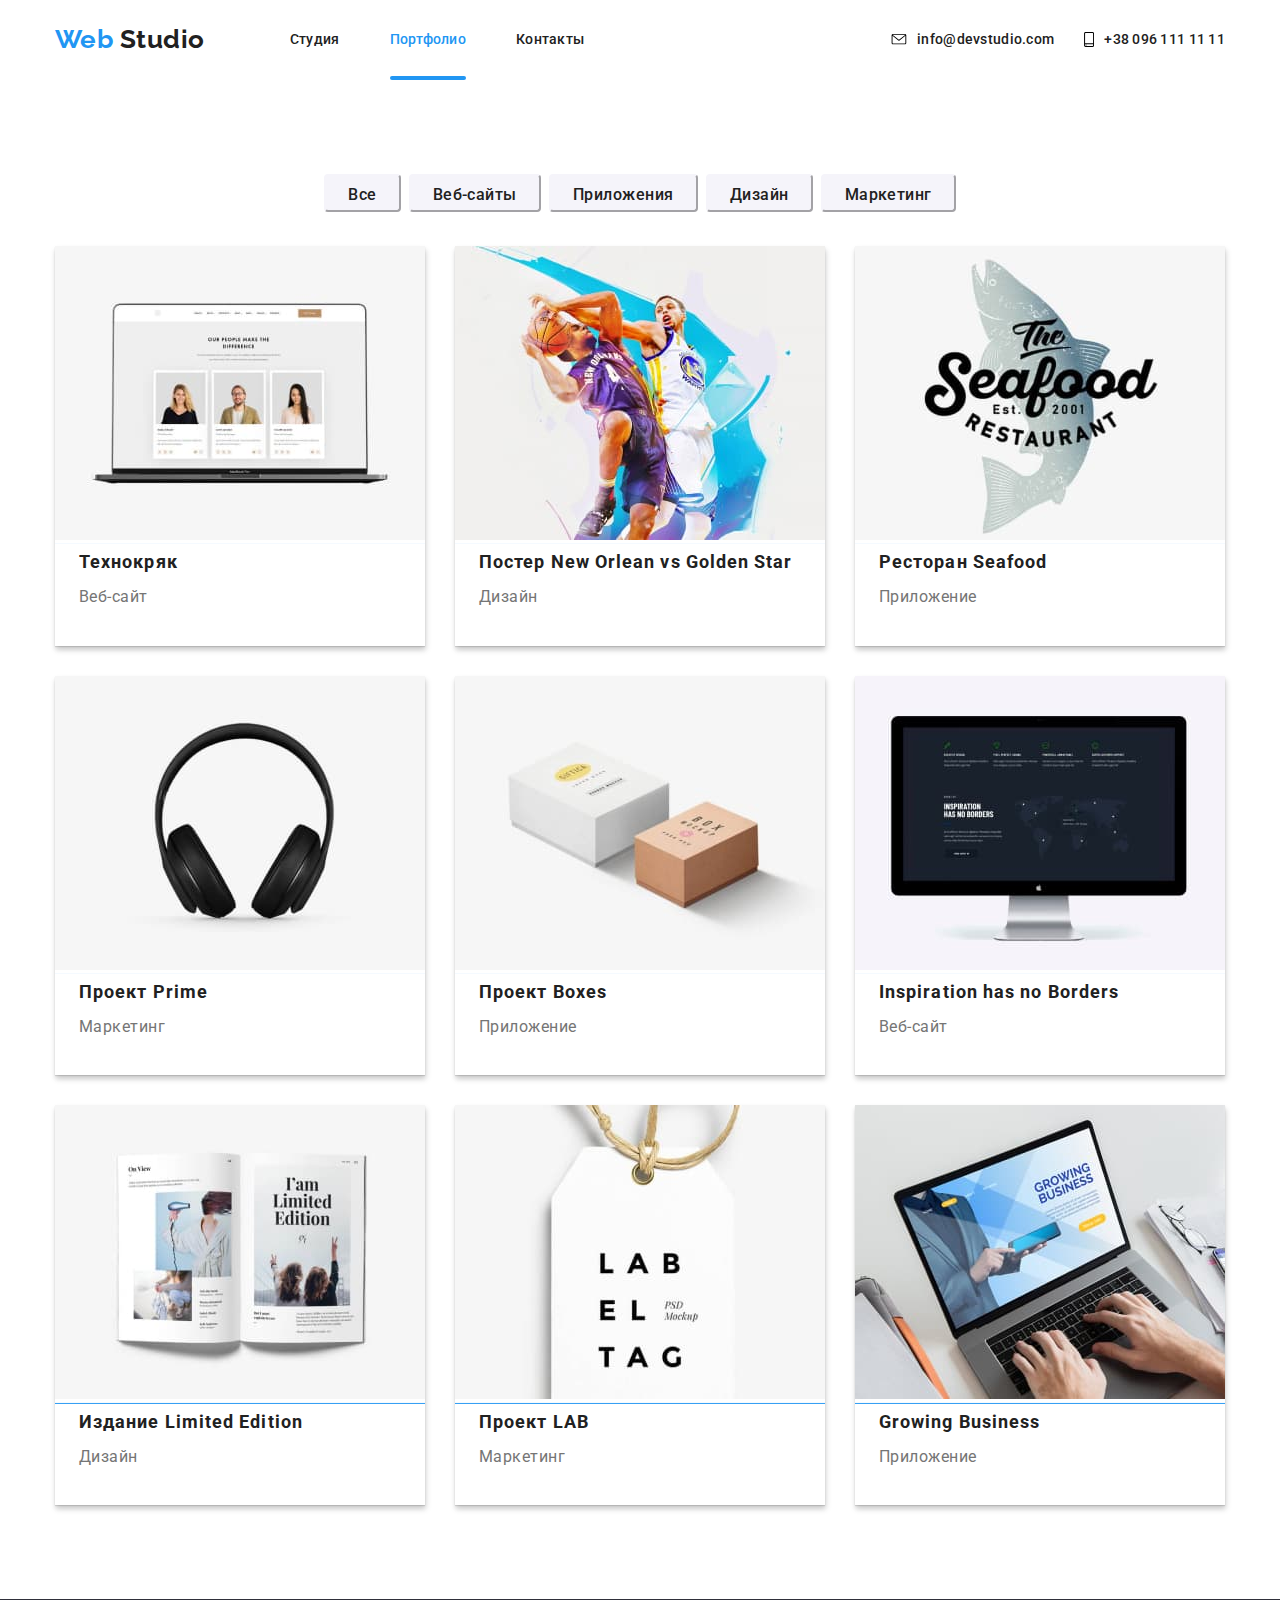
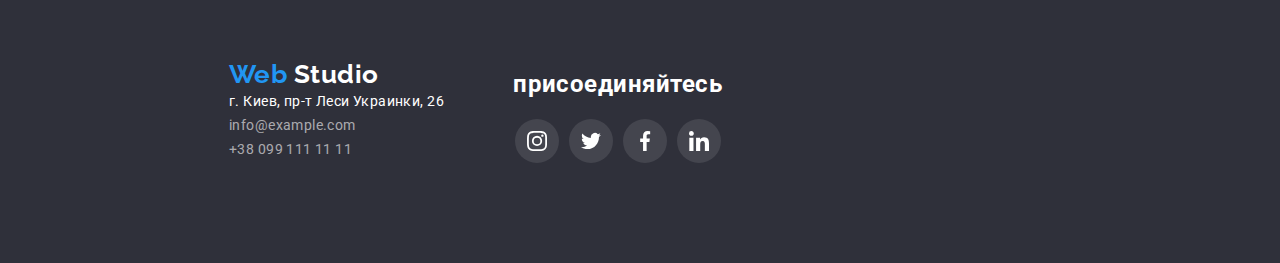
==== portfolio.html @ 89dca211 "добавляет материалы 5 дз" ====
<!DOCTYPE html>
<html lang="en">
<head>
    <meta charset="UTF-8">
    <meta name="viewport" content="width=device-width, initial-scale=1.0">
    <title>Document</title>
    <link href="https://fonts.googleapis.com/css2?family=Raleway:wght@700&family=Roboto:wght@400;500;700;900&display=swap" rel="stylesheet">
    <link rel="stylesheet" href="https://cdnjs.cloudflare.com/ajax/libs/modern-normalize/0.6.0/modern-normalize.min.css">
    <link rel="stylesheet" href="./css/styles.css">
</head>
<body>
    <header>
       <div  class="conainer main-nav">
        <nav class="header-nav">
          <a href="#" class="logo" >
              <span class="accent">Web</span> Studio
          </a>
          <ul class="site-nav list">
             <li class="item"><a href="./index.html" class="link">Студия</a></li>
             <li class="item"><a href="./portfolio.html" class="link current">Портфолио</a></li>
             <li class="item"><a href="#" class="link">Контакты</a></li>
          </ul>
        </nav>
         <address class="header-address">
          <ul class="contacts-nav list">
             <li class="item"><a href="mailto:info@devstudio.com" class="link header-mail">
              <svg class="contacts-nav-icon" width="16px" height="11px">
                <use href="./images/sprite.svg#icon-envelope" ></use>
              </svg> 
              info@devstudio.com </a></li>
             <li class="item"><a href="tel:+380961111111" class="link  header-tel">
              <svg class="contacts-nav-icon" width="10px" height="15px">
                <use href="./images/sprite.svg#icon-smartphone" ></use>
              </svg> 
              +38 096 111 11 11</a></li>
          </ul>
        </address>
        
      </div>
      </header>
     <main>
      <!-- <h1>Portfolio</h1> -->
      <section class="section button-list">  
        <div class="conainer ">
        <ul class="filter-button list">
            <li class="item"><button type="button" class="button">Все</button></li>
            <li class="item"><button type="button" class="button">Веб-сайты</button></li>
            <li class="item"><button type="button" class="button">Приложения</button></li>
            <li class="item"><button type="button" class="button">Дизайн</button></li>
            <li class="item"><button type="button" class="button">Маркетинг</button></li>
        </ul>
       </div>
      </section>

      <section class="section gallery-content">
        <div class="conainer">
       <ul class="gallery list">
           <li class="item card">
             <a href="#" class="product-card-link">
             <div class="product-card">
              <img src="./images/img-kryack.jpg" alt="Техно кряк" class="product-card-img">
              <p class="section-paragraph">Технокряк это современная площадка распространения коронавируса.
                Компании используют эту платформу для цифрового шпионажа и атак на защищённые сервера конкурентов. </p>
             </div>
              <h2 class="section-name">Технокряк</h2>
              <p class="section-customer">Веб-сайт</p>
             </a> 
           </li>
           <li class="item card">
             <a href="#" class="product-card-link">
               <div class="product-card">
               <img src="./images/img-poster.jpg" alt="Постер New Orlean vs Golden Star">
               <p class="section-paragraph">Технокряк это современная площадка распространения коронавируса.
                Компании используют эту платформу для цифрового шпионажа и атак на защищённые сервера конкурентов. </p>
               </div>
               <h2 class="section-name">Постер New Orlean vs Golden Star</h2>
               <p class="section-customer">Дизайн</p>
              </a>
           </li>
           <li class="item card">
             <a href="#" class="product-card-link">
               <div class="product-card">
               <img src="./images/img-restaurant.jpg" alt="Ресторан Seafood">
               <p class="section-paragraph">Технокряк это современная площадка распространения коронавируса. 
                Компании используют эту платформу для цифрового шпионажа и атак на защищённые сервера конкурентов. </p>
               </div>
               <h2 class="section-name">Ресторан Seafood</h2>
               <p class="section-customer">Приложение</p>
             </a>
           </li>
           <li class="item card">
             <a href="#" class="product-card-link">
               <div class="product-card">
               <img src="./images/img-prime.jpg" alt="Наушники">
               <p class="section-paragraph">Технокряк это современная площадка распространения коронавируса.
                Компании используют эту платформу для цифрового шпионажа и атак на защищённые сервера конкурентов. </p>
               </div>
               <h2 class="section-name">Проект Prime</h2>
               <p class="section-customer">Маркетинг</p>
             </a>
            </li>
            <li class="item card" >
              <a href="#" class="product-card-link">
               <div class="product-card">
                <img src="./images/img-boxes.jpg" alt="Проект Boxes">
                <p class="section-paragraph">Технокряк это современная площадка распространения коронавируса. 
                  Компании используют эту платформу для цифрового шпионажа и атак на защищённые сервера конкурентов. </p>
               </div>
                <h2 class="section-name">Проект Boxes</h2>
                <p class="section-customer">Приложение</p>
              </a>
            </li>
            <li class="item card">
              <a href="#" class="product-card-link"> 
                <div class="product-card">
                <img src="./images/img-insp.jpg" alt="Монитор">
                <p class="section-paragraph">Технокряк это современная площадка распространения коронавируса.
                  Компании используют эту платформу для цифрового шпионажа и атак на защищённые сервера конкурентов. </p>
              </div>
                <h2 class="section-name">Inspiration has no Borders </h2>
                <p class="section-customer">Веб-сайт </p>
              </a>
           </li>
           <li class="item card">
              <a href="#" class="product-card-link">
                <div  class="product-card">
                <img src="./images/img-limited.jpg" alt="Издание Limited Edition">
                <p class="section-paragraph">Технокряк это современная площадка распространения коронавируса.
                  Компании используют эту платформу для цифрового шпионажа и атак на защищённые сервера конкурентов. </p>
                </div>
                <h2 class="section-name">Издание Limited Edition</h2>
                <p class="section-customer">Дизайн</p>
              </a>
           </li>
           <li class="item card">
              <a href="#" class="product-card-link">
                <div class="product-card">
                <img src="./images/img-lab.jpg" alt="Проект LAB">
                <p class="section-paragraph">Технокряк это современная площадка распространения коронавируса.
                  Компании используют эту платформу для цифрового шпионажа и атак на защищённые сервера конкурентов. </p>
                </div>
                <h2 class="section-name">Проект LAB</h2>
                <p class="section-customer">Маркетинг</p>
              </a>
            </li>
           <li class="item card">
              <a href="#" class="product-card-link">
                <div  class="product-card">
                <img src="./images/img-business.jpg" alt="Ноутбук">
                <p class="section-paragraph">Технокряк это современная площадка распространения коронавируса.
                  Компании используют эту платформу для цифрового шпионажа и атак на защищённые сервера конкурентов. </p>
                </div>
                <h2 class="section-name">Growing Business</h2>
                <p class="section-customer">Приложение</p>
              </a>
            </li>
           
       </ul>
       </div>
      </section>
     </main>

      <footer>
        <div class="conainer footer-content">
          <div class="footer-address">
        <a href="#" class="logo" >
            <span class="accent">Web</span> <span class="logo-footer">Studio</span>
        </a>
       
        <address>
        <ul class="list">
            <li class="address">г. Киев, пр-т Леси Украинки, 26 </li>
            <li><a href="mailto:info@example.com" class="footer-contacts">info@example.com</a> </li>
            <li><a href="tel:+380991111111" class="footer-contacts">+38 099 111 11 11</a> </li>
        </ul>
       </address>
        </div>
        <div class="footer-links">
       <section>
        <h2 class="list title-footer">присоединяйтесь</h2>
        <ul class="list footer-icon">
          <li class="footer-icons-link"><a href="#" class="footer-icon-link">
          <svg class="footer-ikon-img" width="20px" height="20px">
          <use href="./images/sprite.svg#icon-instagram" ></use>
          </svg>  
          </a></li>
          <li class="footer-icons-link"><a href="#" class="footer-icon-link">
            <svg class="footer-ikon-img" width="20px" height="20px">
            <use href="./images/sprite.svg#icon-twitter" ></use>
            </svg>  
          </a></li>
          <li class="footer-icons-link"><a href="#" class="footer-icon-link">
            <svg class="footer-ikon-img" width="20px" height="20px">
              <use href="./images/sprite.svg#icon-facebook" ></use>
              </svg>  
          </a></li>
          <li class="footer-icons-link"><a href="#" class="footer-icon-link">
            <svg class="footer-ikon-img" width="20px" height="20px">
            <use href="./images/sprite.svg#icon-linkedin" ></use>
            </svg>  
          </a></li>
        </ul>
        </section>
        </div>
      </div>
    </footer>
    
</body>
</html>
---- css/styles.css ----
/* color основной  #212121 */
/* color дополнительный #757575 */
/* color белый #FFFFFF */
/* color акцент #2196F3 */
/* color фона #FFFFFF */
/* color фона вторичный #F5F4FA */
/* color фона футер #2F303A */
:root{
--primary-text-color: #212121;
--secondary-text-color:#757575;
--primary-background-color:#FFFFFF;
--secondary-background-color:#F5F4FA;
--footer-background-color:#2F303A;
--accent-color:#2196F3;
--accent-color-hover:#188CE8;
--accent-color-white:#FFFFFF;
--customers-logo: #AFB1B8;
--timing-function: cubic-bezier(0.4, 0, 0.2, 1);


}
body{ 
background-color:#FFFFFF;
color: var(--primary-text-color);
margin: 0;
font-family: Roboto, sans-serif;
letter-spacing: 0.03em;
}
.list{
  padding: 0px;
  margin: 0px;
  list-style: none;
}

a{
  text-decoration: none;
}


.conainer{
  width: 1200px;
  margin-left: auto;
  margin-right: auto;
  padding-left: 15px;
  padding-right: 15px;
}

.main-nav{
  display: flex;
  align-items: center;
}

.header-nav{
  display: flex;
  align-items: center;
}

/* logo */
.logo{
 color: var(--primary-text-color);
 font-family: Raleway, sans-serif;
 font-weight: 700;
 font-size: 26px;
 line-height: 1.2;
}

.logo .accent{
 color: var(--accent-color);
}


/* hero */
.button-hero{
display: inline-block;
border-radius: 4px;
min-width: 200px;
height: 50px;
background-color: var(--accent-color);
color: var(--accent-color-white);
border-color: var(--accent-color);
font-weight: 700;
font-size: 16px;
line-height: 1.8;
align-items: center;
text-align: center;
border-radius: 4px;
letter-spacing: 0.06em;
margin-right: auto;
margin-left: auto;
margin-top: 30px;
transition: background-color 250ms var(--timing-function);
}

.button-hero:hover{
  background-color: var(--accent-color-hover);
}

.title-hero-wrapper{
  display: flex;
  justify-content: center;
  align-items: center;
  padding-top: 200px;
  
}

.title-hero{
 font-weight: 900;
 font-size: 44px;
 line-height: 1.36;
 text-align: center;
 letter-spacing: 0.06em;
 text-transform: uppercase;
 color: #FFFFFF; 
 margin-left: auto;
 margin-right: auto;
}

.overlay{
  max-width: 1600px;
  height: 600px;
  margin-left: auto;
  margin-right: auto;
  background-image: linear-gradient(
    to right,
    rgba(47, 48, 58, 0.8),
    rgba(47, 48, 58, 0.8)),
   url(../images/hero-img.jpg);
  background-size: cover;
  background-repeat: no-repeat;
  background-position: center;
  background-color: var(--secondary-text-color);
  padding-top: 0px;
  text-align: center;
  padding-bottom: 200px;
}

/* nav */
.site-nav .link,
.contacts-nav .link{
 display: block;
 padding-top: 32px;
 padding-bottom: 32px;
 color:var(--primary-text-color);
 font-weight: 500;
 font-size: 14px;
 line-height: 1.14;
 letter-spacing: 0.02em;
 transition: color 250ms var(--timing-function);
}

.site-nav .link:hover, 
.site-nav .link:focus,
.contacts-nav .link:focus,
.contacts-nav .link:hover
{
color:var(--accent-color);
}

.site-nav{
 display: flex;
 margin-left: 85px;
}

.site-nav .item{
  position: relative;
}

.site-nav .current{
  color: var(--accent-color);
}

.site-nav .item:not(:last-child) {
 margin-right: 50px;
}

.current::after{
content: '';
position: absolute;
bottom: 0;
left: 0;
height: 4px;
border-radius: 2px;
width: 100%;
background-color: var(--accent-color);
}

.contacts-nav{
  display: flex;
}

.contacts-nav .item{
font-style: normal;
font-weight: 500;
font-size: 14px;
line-height: 1.14;
letter-spacing: 0.02em;

color:var(--secondary-text-color);
}

.contacts-nav .item:not(:last-child){
  margin-right: 30px;
}

.header-address{
  margin-left: auto;
}

.contacts-nav-icon{
  margin-right: 10px;
}

.contacts-nav .header-mail{
  display: flex;
  justify-content: center;
  align-items: center;
}

.contacts-nav .header-tel{
  display: flex;
  justify-content: center;
  align-items: center;
  
}

.header-mail:hover,
.header-mail:focus,
.header-tel:hover,
.header-tel:focus{
  fill: var(--accent-color);
}

/* section*/
.section-paragraph,
.section-profession,
.section-customer{
 color:var(--secondary-text-color);
}

.qualities{
  display: flex;
  
}

.qualities-name{
  width: 270px;
  text-align: left;
  margin-bottom: 10px;
  margin-top: 30px;

  color: var(--primary-text-color);
  font-weight: 700;
  font-size: 14px;
  left: 1.14;
  text-transform: uppercase;
}

.paragraph{
  width: 270px;
  text-align: left;
  color: var(--secondary-text-color);
  font-weight: 400;
  font-size: 14px;
  line-height: 1.7;
  margin-top: 0px;
  margin-bottom: 0px;
  }

.advantage-img-background{
  display: flex;
  justify-content: center;
  align-items: center;
  background-color: var(--secondary-background-color);
  height: 120px;
  
}

.advantage{
  width: calc((100%-30px*3)/4);
  margin-right: 30px;
  margin-left: 0px;
  justify-content: center;
  align-items: center;
}

.services{
  display: flex;
  justify-content: center;
  align-items: center;
}

.services-img{
  position: relative;
}

.services-image{
  display: block;
}

.section-services{
  color: var(--accent-color-white); 
  font-weight: 700;
  font-size: 14px;
  line-height: 1.14;
  text-align: center;
  text-transform: uppercase;
  position: absolute;
  bottom: 0;
  left: 50%;
  transform: translate(-50%, 0%);
  height: 70px;
  width: 370px;
  padding-top: 27px;
  padding-bottom: 27px;
  }

 .services-img::before{
  display: inline-block;
  position: absolute;
  content: '';
  width: 100%;
  height: 70px;
  background-color:rgba(47, 48, 58, 0.8); 
  bottom: 0;
  left: 50%;
  transform: translate(-50%, 0%);
  
 }


.services .item:not(:last-child){
margin-right: 30px;
}



.section{
  text-align: center;
  padding-top: 94px;
  padding-bottom: 94px;
}

.section-customer{
font-weight: 400;
font-size: 16px;
line-height: 1.58;
padding-left: 24px;
}




.section-name{
font-weight: 700;
font-size: 18px;
line-height: 2;
letter-spacing: 0.06em;
color: #212121;
padding-left: 24px;
}



.about-team{
  display: flex;
  
}

.about-team .item:not(:first-child){
  margin-left: 30px;
}

.title-serv,
.title-regular-customers,
.title-team{
  margin-top: 0px;
  margin-bottom: 50px;
}

.team-employee{
  height: 422px;
  width: 270px;
  background-color: var(--primary-background-color);
  box-shadow:  0px 2px 1px rgba(0, 0, 0, 0.2), 0px 1px 1px rgba(0, 0, 0, 0.14), 0px 1px 3px rgba(0, 0, 0, 0.12);;
  border-radius:  0px 0px 4px 4px;
}

.team-name{
  margin-top: 30px;
  margin-bottom: 10px;
}

.section-profession{
  margin-top: 0px;
  margin-bottom: 16px;
}




.team{
 background-color: var(--secondary-background-color);
}

.team-icon{
  display: flex;
 text-align: center;
 padding-left: 32px;
 padding-right: 32px;
} 

.team-icon-img:not(:last-child){
margin-right: 10px;
}

.team-icon-img{
  height: 44px;
  width: 44px;
  
}

.team-icon-image{
 height: 20px;
 width: 20px;
 margin-top: 16px;
 margin-bottom: 24px;
}

.team-icon-link{
  display: flex;
  justify-content: center;
  align-items: center;
  fill: var(--customers-logo);
  padding: 0px;
  margin: 0px;
  width: 44px;
  height: 44px;
  border-radius: 50%; 
  transition: background-color 250ms var(--timing-function), fill 250ms var(--timing-function);
}

.team-icon-link:hover,
.team-icon-link:focus{
  background-color: var(--accent-color);
  fill: var(--accent-color-white);
}

.regular-customers-logo{
  display: flex;
  justify-content: center;
  align-items: center;
  padding: 0px;
  border: 2px solid var(--customers-logo);
  width: 170px;
  height: 90px;
  border-radius: 4px;
  box-sizing: border-box;
  transition: fill 250ms var(--timing-function), border-color 250ms var(--timing-function);
}

.regular-customers-logo:hover,
.regular-customers-logo:focus{
  border-color: var(--accent-color);
}

.regular-customers-logo:hover .customers-logo, 
.regular-customers-logo:focus .customers-logo{
  fill: var(--accent-color);
}

.regular-customers{
  display: flex;
}

.regular-logo:not(:last-child){
  margin-right: 30px;
}
.customers-logo{
  width: 170px;
  height: 190px;
  fill: var(--customers-logo);
  border: 2px;
}

.gallery{
  display: flex;
  flex-wrap: wrap;
}

.gallery .item{
  width: 370px;
  margin-bottom: 30px;
}

.gallery .item:not(:nth-child(3n)){
  margin-right: 30px;
}

.gallery .item:nth-last-child(-n+3){
  margin-bottom: 0px;
}

.card{
  background-color: var(--primary-background-color);
  box-shadow: 1px 4px 6px rgba(0, 0, 0, 0.16), 0px 4px 4px rgba(0, 0, 0, 0.06), 0px 1px 1px rgba(0, 0, 0, 0.12);
  }

.product-card-link{
  display: block;
  padding-bottom: 20px;
}

.section-name{
  margin-top: 0px;
  margin-bottom: 4px;
  text-align: left;
}

.section-customer{
  margin-top: 0px;
  text-align: left;
}

.product-card{
  position: relative;
  overflow: hidden;
 }

.section-paragraph{
  display: flex;
  justify-content: center;
  align-items: center;
  text-align: left;
  padding-left: 24px;
  padding-right: 24px;
  padding-top: 71px;
  padding-bottom: 55px;
  width: 370px;
  height: 295px;
  font-weight: 400;
  font-size: 18px;
  line-height: 1.55;
  letter-spacing: 0.03em;
  position: absolute;
  top: 0;
  right: 0;
  color: #FFFFFF; 
  font-family: Roboto;
  font-weight: 400;
  font-size: 18px;
  line-height: 1.5;
  background-color:rgba(33, 150, 243, 0.9); 
  margin-top: 0px;
  margin-bottom: 0px;
  transform: translateY(101%);
  transition: transform 250ms var(--timing-function);
 }

.product-card:hover .section-paragraph{
  transform: translateY(0%);
}

.card > a:focus .product-card > p{
  transform: translateY(0%);
}

 
/* button */
.button{
  color:var(--primary-text-color);
  background-color: var(--secondary-background-color); 
  border-color: var(--secondary-background-color); 
  font-family: inherit;
  font-style: normal;
  font-weight: 500;
  font-size: 16px;
  line-height: 1.6;
  text-align: center;
  letter-spacing: 0.03em;
  border-radius: 4px;
  height: 38px;
  padding-top: 6px;
  padding-bottom: 6px;
  padding-left: 22px;
  padding-right: 22px;
  box-shadow: none;
  transition: background-color 250ms var(--timing-function);
  }

.button:hover,
.button:focus{
 background-color:var(--accent-color);
 color:var(--accent-color-white);
}

.button-list{
  padding-bottom: 0px;
}

.filter-button{
 display: flex;
 justify-content: center;
 }
 
.filter-button .item:not(:last-child){
 margin-right: 8px;
}

.gallery-content{
  padding-top: 34px;
}

/* footer */
footer{
 background-color: var(--footer-background-color);
}

.logo.footer{
margin-top: 0px;
margin-bottom: 8px;
}

.logo-footer{
  color: var(--accent-color-white);
}

.address{
  color: var(--accent-color-white);
  font-family: Roboto;
  font-weight: 400;
  font-style: normal;
  font-size: 14px;
  line-height: 1.7;
  letter-spacing: 0.03em;
}

.footer-contacts{
  color: rgba(255, 255, 255, 0.6);
  text-decoration: underline;
  font-family: Roboto;
  font-weight: 400;
  font-style: normal;
  font-size: 14px;
  line-height: 1.7;
  letter-spacing: 0.03em;
  text-decoration: none;
 
}

.title-footer{
  color: var(--accent-color-white);
}

.footer-icon{
  display: flex;
  align-items: center;
  justify-content: center;
  padding-bottom: 100px;
}

.footer-icon-link{
  display: flex;
  justify-content: center;
  align-items: center;
  padding: 0px;
  border: none;
  height: 44px;
  width: 44px;
  margin-top: 20px;
  border-radius: 50%;
  background: rgba(255, 255, 255, 0.1);
  text-align: center;
  transition: background-color 250ms var(--timing-function);
  }

.footer-icons-link:not(:last-child){
  margin-right: 10px;
}

.footer-icon-link:hover, 
.footer-icon-link:focus{
  background-color: var(--accent-color);
}

.footer-ikon-img{
  fill: var(--primary-background-color);
}

.footer-content{
  display: flex;
  margin-left: 214px;
 }

.footer-address{
  margin-right: 69px;
  margin-top: 60px;
  margin-bottom: 60px;
}

.footer-links{
  margin-top: 72px;
}
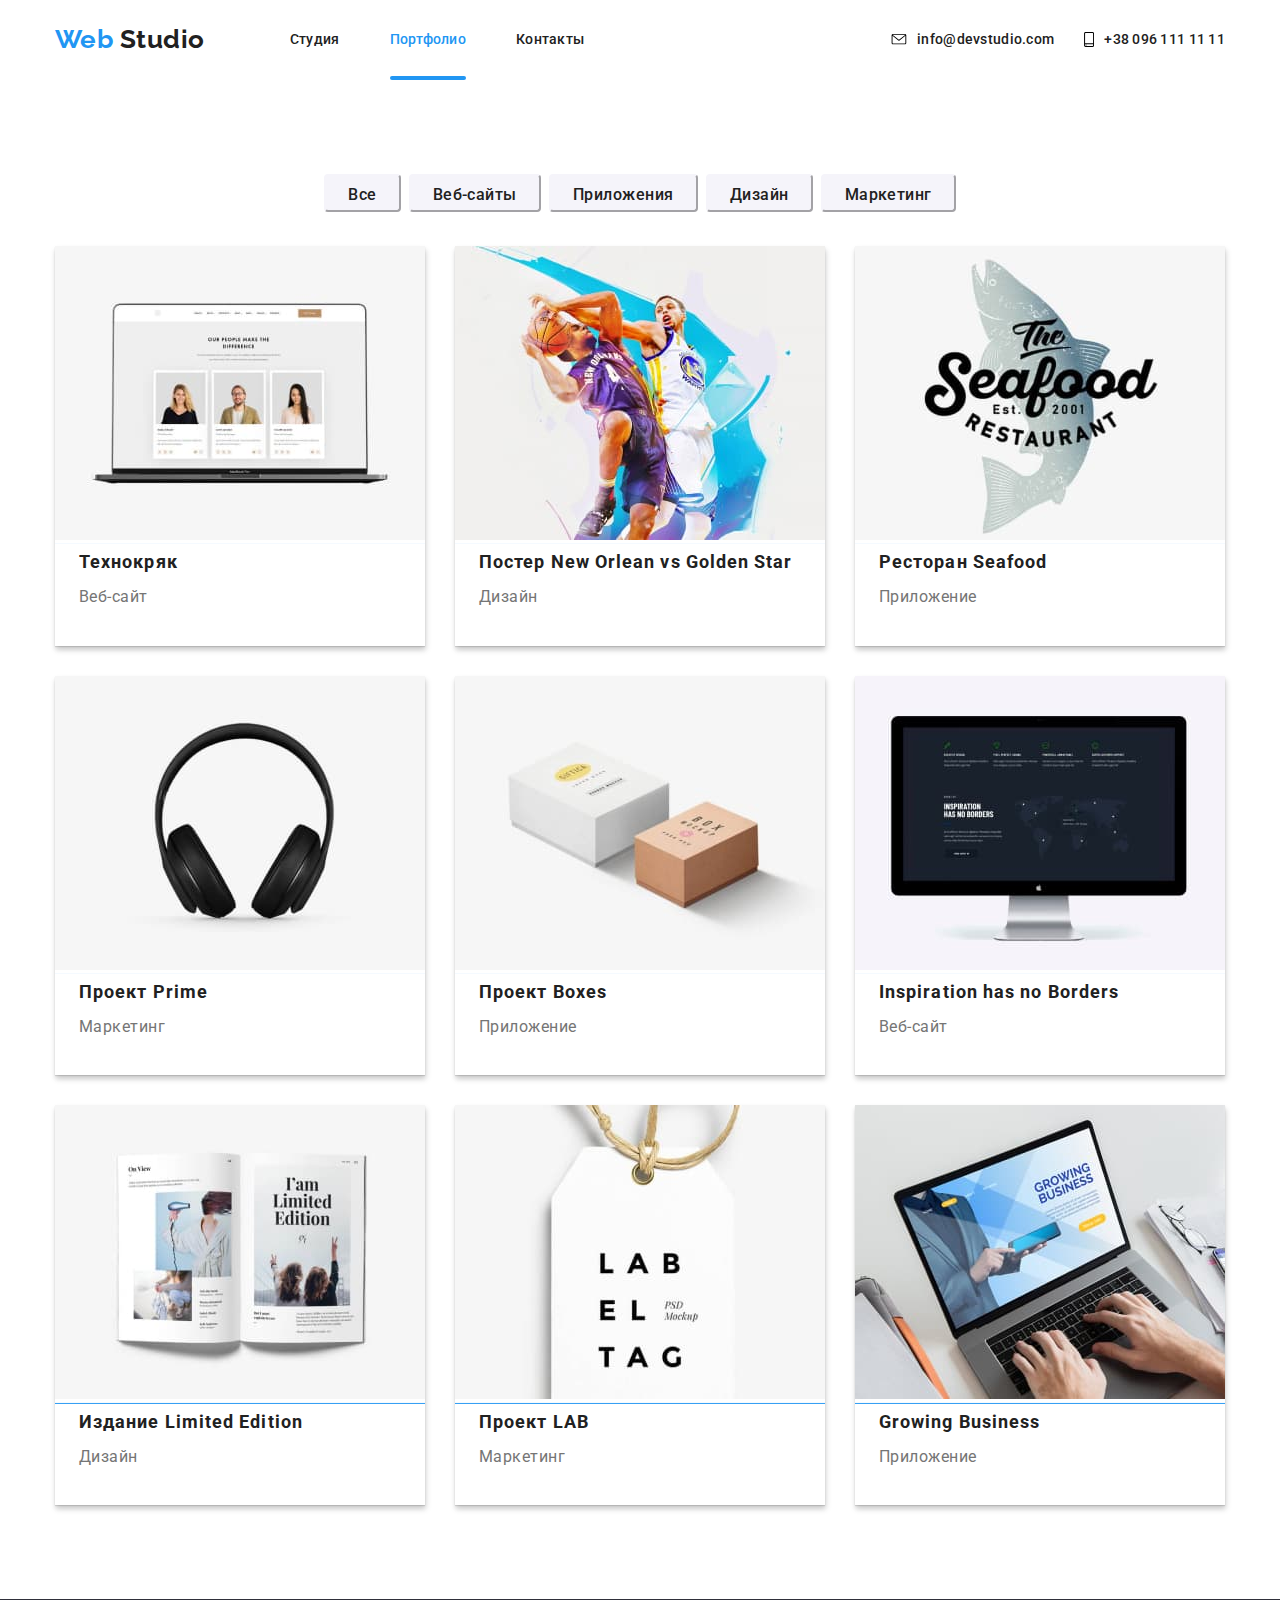
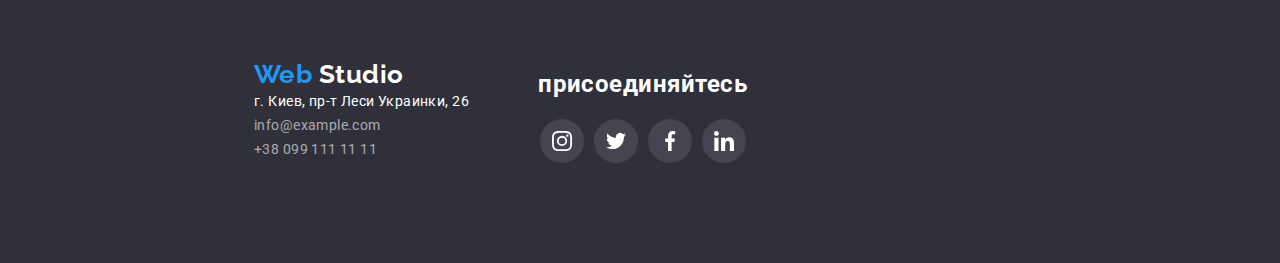
==== commit 1ecaaf4d: "исправляет ошибки 5 дз" ====
--- a/portfolio.html
+++ b/portfolio.html
@@ -39,8 +39,9 @@
       </div>
       </header>
      <main>
-      <!-- <h1>Portfolio</h1> -->
-      <section class="section button-list">  
+       <h1 class="visually-hidden">Portfolio</h1>
+      <section class="section button-list"> 
+        <h2 class="visually-hidden">Фильтр</h2> 
         <div class="conainer ">
         <ul class="filter-button list">
             <li class="item"><button type="button" class="button">Все</button></li>
--- a/css/styles.css
+++ b/css/styles.css
@@ -403,7 +403,9 @@
 }
 
 .team-icon{
-  display: flex;
+ display: flex;
+ justify-content: center;
+ align-items: center;
  text-align: center;
  padding-left: 32px;
  padding-right: 32px;
@@ -422,7 +424,7 @@
 .team-icon-image{
  height: 20px;
  width: 20px;
- margin-top: 16px;
+ margin-top: 24px;
  margin-bottom: 24px;
 }
 
@@ -480,6 +482,18 @@
   height: 190px;
   fill: var(--customers-logo);
   border: 2px;
+}
+/* gallery */
+
+.visually-hidden{
+  position: absolute;
+  width: 1px;
+  height: 1px;
+  margin: -1px;
+  border: 0;
+  padding: 0;
+  clip: rect(0 0 0 0);
+  overflow: hidden;
 }
 
 .gallery{
@@ -556,7 +570,7 @@
   transition: transform 250ms var(--timing-function);
  }
 
-.product-card:hover .section-paragraph{
+.card > a:hover .product-card > p{
   transform: translateY(0%);
 }
 
@@ -564,6 +578,9 @@
   transform: translateY(0%);
 }
 
+.gallery-content{
+  padding-top: 34px;
+}
  
 /* button */
 .button{
@@ -606,9 +623,7 @@
  margin-right: 8px;
 }
 
-.gallery-content{
-  padding-top: 34px;
-}
+
 
 /* footer */
 footer{
@@ -688,7 +703,7 @@
 
 .footer-content{
   display: flex;
-  margin-left: 214px;
+  padding-left: 214px;
  }
 
 .footer-address{
@@ -699,4 +714,28 @@
 
 .footer-links{
   margin-top: 72px;
+}
+
+.backdrop{
+  position: fixed;
+  top: 0;
+  left: 0;
+  width: 100%;
+  height: 100%;
+  background-color: rgba(0, 0, 0, 0.2); ;
+}
+
+.backdrop.is-hidden{
+  opacity: 0;
+  pointer-events: none;
+}
+
+.modal{
+  position: absolute;
+  top: 50%;
+  left: 50%;
+  transform: translate(-50%, -50%);
+  height: 581px;
+  width: 528px;
+  background-color: var(--primary-background-color);
 }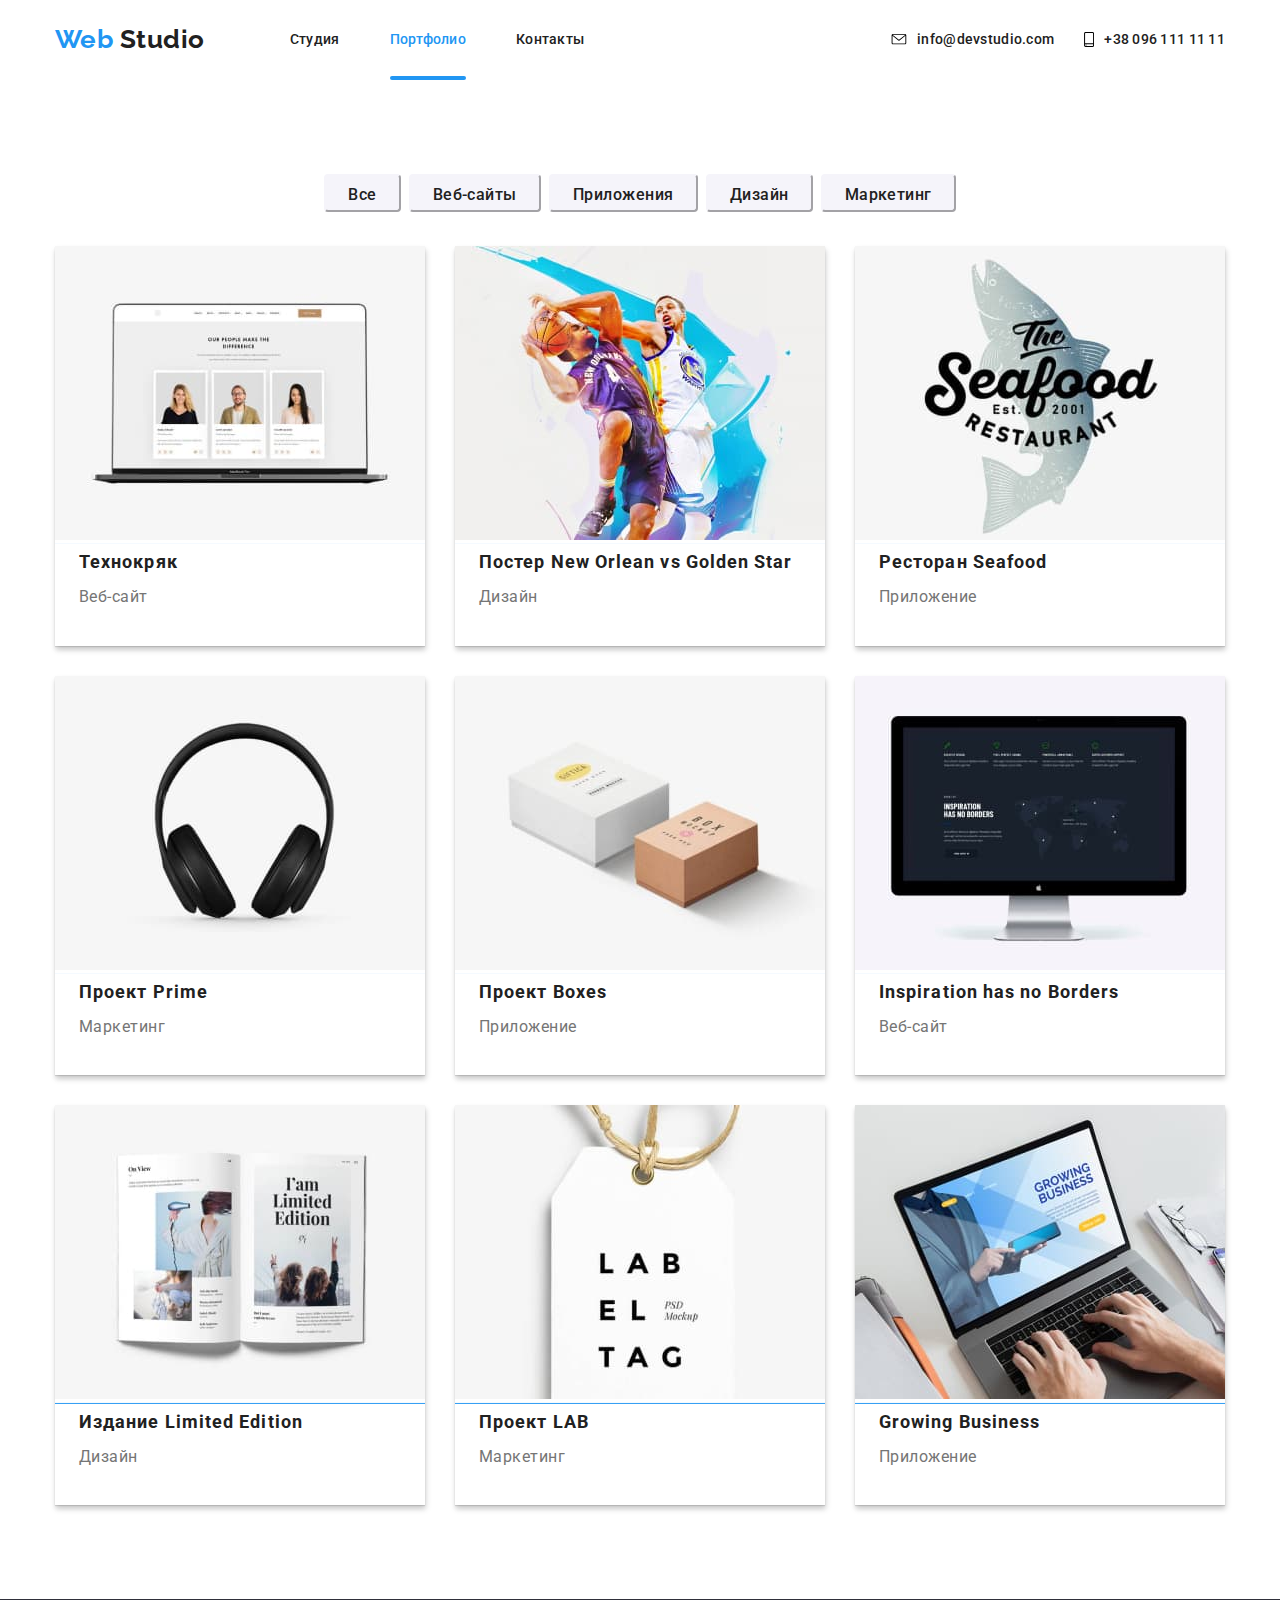
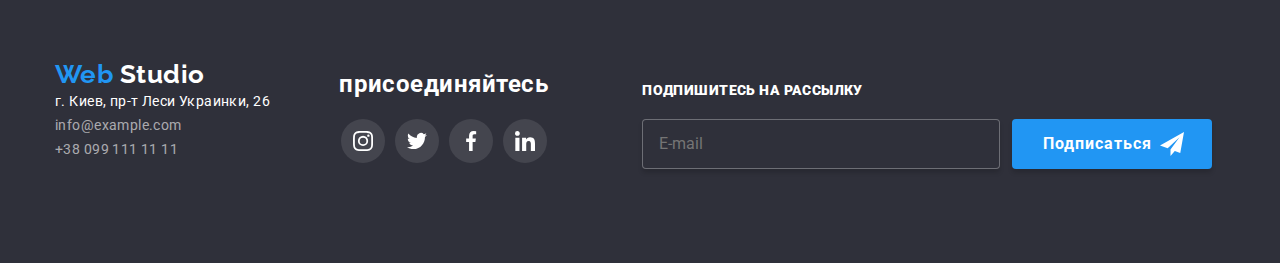
==== commit d345a5cb: "Исправление ошибок валидации" ====
--- a/portfolio.html
+++ b/portfolio.html
@@ -203,8 +203,21 @@
         </ul>
         </section>
         </div>
+        <form class="form-mailind">
+          <div class="mailind">
+           <label  class="lable-mailing" for="mailing">Подпишитесь на рассылку</label>  
+           <input type="email" class="input-mailing" name="mailing" id="mailing" placeholder="E-mail">
+         
+         </div>
+         <div class="button-mailing-container">
+         <button class="button-mailing" type="submit">Подписаться</button>
+         <svg class="icon-mailing" width="24px" height="24px">
+          <use href="./images/sprite.svg#icon-icon-send" ></use>
+         </svg>  
+        </div>
+        </form>
       </div>
-    </footer>
+   </footer>
     
 </body>
 </html>--- a/css/styles.css
+++ b/css/styles.css
@@ -703,7 +703,7 @@
 
 .footer-content{
   display: flex;
-  padding-left: 214px;
+  
  }
 
 .footer-address{
@@ -714,6 +714,76 @@
 
 .footer-links{
   margin-top: 72px;
+}
+
+.mailind{
+  display: flex;
+  flex-direction: column;
+}
+
+.form-mailind{
+  display: flex;
+  align-items: flex-end;
+  padding-left: 94px;
+  padding-bottom: 94px;
+}
+
+.lable-mailing{
+font-weight: 900;
+font-size: 14px;
+line-height: 1.14;
+letter-spacing: 0.03em;
+text-transform: uppercase;
+color: var(--accent-color-white);
+margin-bottom: 20px;
+
+}
+
+.input-mailing{
+height: 50px;
+width: 358px;
+padding-left: 16px;
+padding-top: 16px;
+padding-bottom: 16px;
+background-color: var(--footer-background-color);
+border: 1px solid rgba(255, 255, 255, 0.3);
+box-sizing: border-box;
+box-shadow: 0px 4px 4px rgba(0, 0, 0, 0.15);
+border-radius: 4px;
+margin-right: 12px;
+}
+
+.button-mailing{
+ height: 50px;
+ width: 200px;
+ background: #2196F3;
+ box-shadow: 0px 4px 4px rgba(0, 0, 0, 0.15);
+ border-radius: 4px;
+ padding-top: 10px;
+ padding-bottom: 10px;
+ padding-left: 29px;
+ font-family: Roboto;
+ font-weight: 700;
+ font-size: 16px;
+ line-height: 1.87;
+ display: flex;
+ align-items: center;
+ text-align: center;
+ letter-spacing: 0.06em;
+ color: var(--accent-color-white);
+ border-color: transparent;
+
+}
+
+.button-mailing-container{
+ position: relative;
+}
+
+.icon-mailing{
+  position: absolute;
+  top: 13px;
+  right: 28px;
+  fill: var(--accent-color-white);
 }
 
 .backdrop{
@@ -738,4 +808,218 @@
   height: 581px;
   width: 528px;
   background-color: var(--primary-background-color);
-}+}
+
+.modal-title{
+ display: block;
+ padding-left: 40px;
+ padding-top: 40px;
+ padding-right: 40px;
+ padding-bottom: 30px;
+ font-weight: 700;
+ font-size: 20px;
+ line-height: 1.15;
+ text-align: center;
+ letter-spacing: 0.03em;
+}
+
+.modal-form-field{
+  display: flex;
+  flex-direction: column;
+}
+
+.form-field{
+display: flex;
+flex-direction: column;
+position: relative;
+width: 448px;
+height: 40px;
+margin-left: 40px;
+margin-right: 40px;
+margin-bottom: 28px;
+}
+
+.form-field-input{
+  height: 40px;
+  width: 448px;
+  border: 1px solid rgba(33, 33, 33, 0.2);
+  box-sizing: border-box;
+  border-radius: 4px;
+  padding-left: 42px;
+}
+
+.form-field-input:focus + .form-field-lable,
+.form-field-input:not(:placeholder-shown) + .form-field-lable{
+ transform: translateY(-40px);
+ left: 16px;
+ color: var(--accent-color);
+ 
+}
+
+.form-field-lable{
+ position: absolute;
+ top: 50%;
+ left: 42px;
+ transform: translateY(-50%);
+ font-weight: 400;
+ font-size: 14px;
+ line-height: 1.14;
+ letter-spacing: 0.01em;
+ color: var(--secondary-text-color);
+ transition: transform 250ms var(--timing-function);
+}
+
+.form-icon{
+  position: absolute;
+  top: 50%;
+  left: 16px;
+  transform: translateY(-50%);
+}
+
+.form-field-input:focus ~ .form-icon{
+  fill: var(--accent-color);
+}
+
+.comment-textarea{
+height: 120px;
+width: 448px;
+resize: none;
+border: 1px solid rgba(33, 33, 33, 0.2);
+box-sizing: border-box;
+border-radius: 4px;
+padding-left: 16px;
+padding-top: 12px;
+transition: transform 250ms var(--timing-function);
+}
+
+.comment-field{
+  display: flex;
+  flex-direction: column;
+  position: relative;
+  margin-left: 40px;
+  margin-right: 40px;
+  margin-bottom: 20px;
+  margin-top: 0px;
+}
+
+.comment{
+position: absolute;
+left: 16px;
+top: 12px;
+font-weight: 400;
+font-size: 14px;
+line-height: 1.14;
+letter-spacing: 0.01em;
+color: var(--secondary-text-color);
+
+}
+
+.comment-textarea:focus + .comment,
+.comment-textarea:not(:placeholder-shown) + .comment{
+ transform: translateY(-35px);
+ color: var(--accent-color);
+}
+
+.terms-field{
+ margin-left: 52px;
+ margin-right: 52px;
+ margin-bottom: 30px;
+ font-style: normal;
+ font-weight: 400;
+ font-size: 14px;
+ line-height: 1.7;
+ letter-spacing: 0.03em;
+ color: var(--secondary-text-color);
+}
+
+.lable-checkbox{
+  display: flex;
+  align-items: center;
+  }
+
+.checkbox{
+  position: absolute;
+  width: 1px;
+  height: 1px;
+  margin: -1px;
+  border: 0;
+  padding: 0;
+  clip: rect(0 0 0 0);
+  overflow: hidden;
+}
+
+.border-checkbox{
+  display: inline-block;
+  height: 16px;
+  width: 16px;
+  border: 2px solid #212121;
+  border-radius: 4px;
+  margin-right: 8px;
+}
+
+.checkbox:checked +.border-checkbox{
+  border-color: transparent;
+  background-color: var(--accent-color);
+  background-image: url('../images/icon-check\ .svg');
+  background-size: contain;
+  background-origin: border-box;
+}
+
+.checkbox-text{
+display: flex;
+align-items: center;
+font-weight: 400;
+font-size: 14px;
+line-height: 1.7;
+letter-spacing: 0.03em;
+color: var(--secondary-text-color);
+
+}
+
+.checkbox-link{
+  font-weight: 400;
+  font-size: 14px;
+  line-height: 1.7;
+  letter-spacing: 0.03em;
+  text-decoration-line: underline;
+  color: var(--accent-color);
+ 
+}
+
+.button-submit{
+  height: 50px;
+  width: 200px;
+  margin-left: 164px;
+  margin-right: 164px;
+  margin-bottom: 40px;
+  padding-left: 55px;
+  padding-top: 10px;
+  padding-right: 55px;
+  padding-bottom: 10px;
+  text-align: center;
+  border-color: transparent;
+  background-color: var(--accent-color);
+  border-radius: 4px;
+  
+  font-weight: 700;
+  font-size: 16px;
+  line-height: 1.87;
+  letter-spacing: 0.06em;
+  color: var(--accent-color-white);
+}
+
+.button-close{
+  position: absolute;
+  display: flex;
+  align-items: center;
+  top: 8px;
+  right: 8px;
+  height: 30px;
+  width: 30px;
+  border-radius: 50%;
+  background-color: var(--primary-background-color);
+  border: 1px solid rgba(33, 33, 33, 0.2);
+  
+}
+
+
